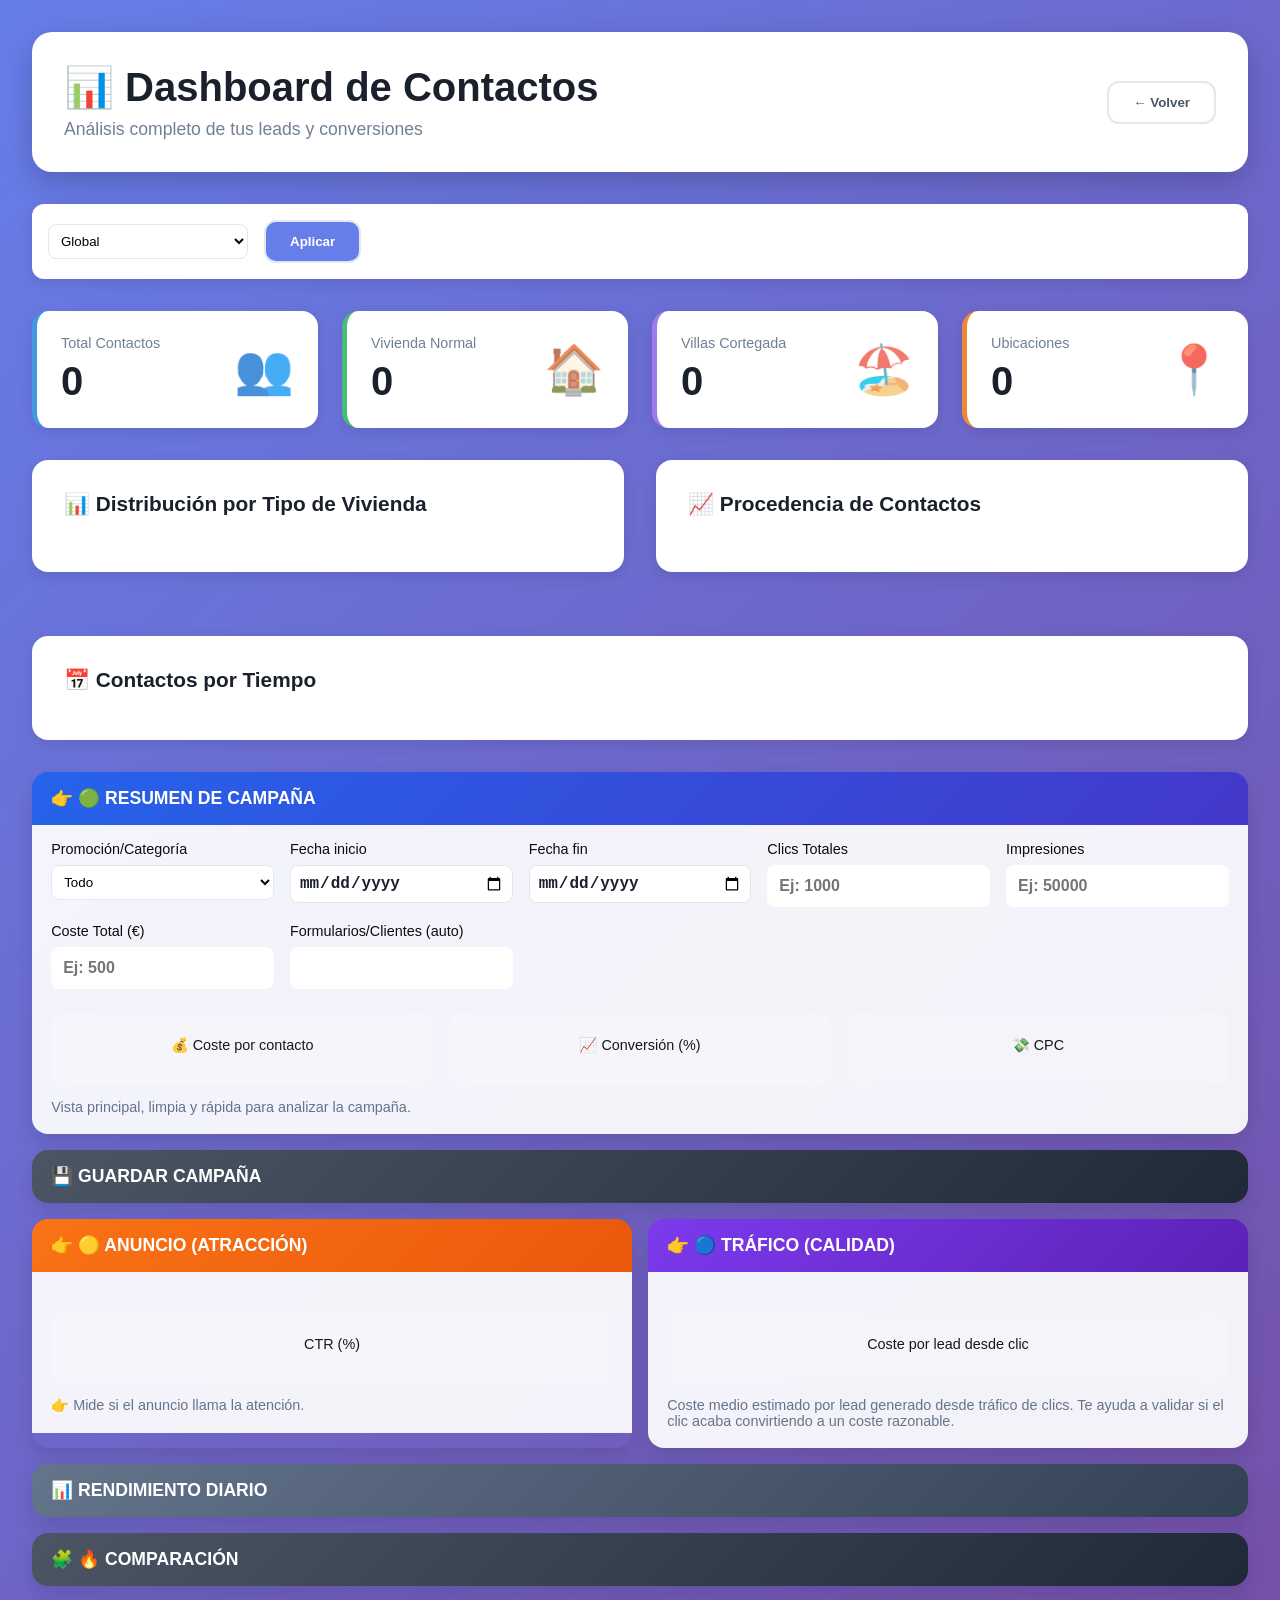
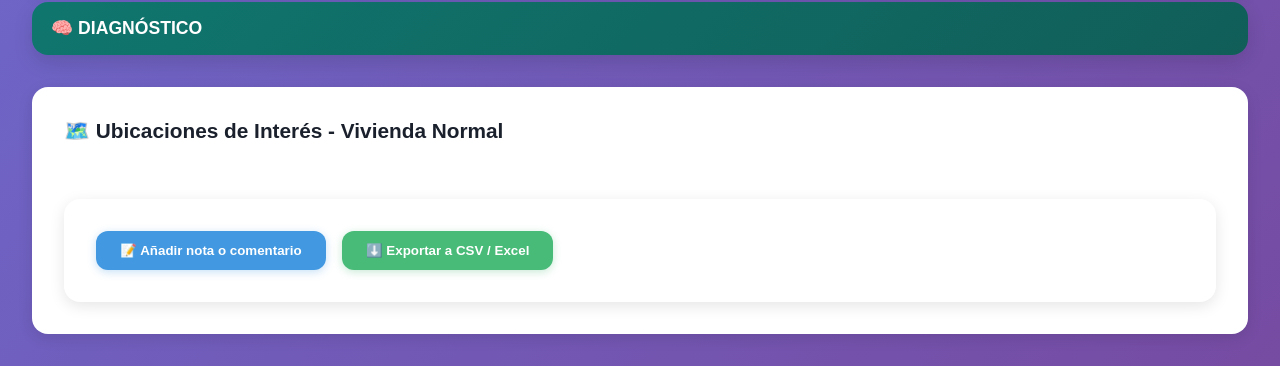
==== dashboard.html @ 358c812c "Add files via upload" ====
<!-- dashboard.html (actualizado con nuevos elementos para filtros y gráfico adicional) -->
<!DOCTYPE html>
<html lang="es">
<head>
  <meta charset="UTF-8">
  <meta name="viewport" content="width=device-width, initial-scale=1.0">
  <title>Dashboard - Análisis de Contactos</title>
  <link rel="stylesheet" href="dashboard.css">  <!-- Renómbralo a style.css si lo prefieres -->
</head>
<body>
  <div class="dashboard-container">
    <!-- Loading -->
    <div id="loading" class="loading-screen">
      <div class="spinner"></div>
      <p>Cargando datos...</p>
    </div>

    <!-- Dashboard Content -->
    <div id="dashboard-content" style="display: none;">
      <!-- Header -->
      <header class="dashboard-header">
        <div>
          <h1>📊 Dashboard de Contactos</h1>
          <p>Análisis completo de tus leads y conversiones</p>
        </div>
        <button onclick="window.close()" class="btn-back">← Volver</button>
      </header>

      <!-- Filtros globales/mensuales/rango (nuevo) -->
      <div class="filter-section" style="background: white; padding: 1rem; border-radius: 12px; margin-bottom: 2rem; display: flex; gap: 1rem; align-items: center; box-shadow: 0 4px 15px rgba(0, 0, 0, 0.1);">
        <select id="filtro-tipo" class="form-select" style="width: 200px;">
          <option value="global">Global</option>
          <option value="mensual">Mensual</option>
          <option value="rango">Rango de fechas</option>
        </select>
        <select id="filtro-mes" style="width: 200px; display: none;">
          <!-- Se poblará dinámicamente -->
        </select>
        <input type="date" id="filtro-inicio" style="display: none;">
        <input type="date" id="filtro-fin" style="display: none;">
        <button id="aplicar-filtro" class="btn-back" style="background: #667eea; color: white;">Aplicar</button>
      </div>

      <!-- KPIs principales -->
      <div class="kpi-grid">
        <div class="kpi-card blue">
          <div class="kpi-content">
            <div>
              <p class="kpi-label">Total Contactos</p>
              <p class="kpi-value" id="kpi-total">0</p>
            </div>
            <div class="kpi-icon">👥</div>
          </div>
        </div>

        <div class="kpi-card green">
          <div class="kpi-content">
            <div>
              <p class="kpi-label">Vivienda Normal</p>
              <p class="kpi-value" id="kpi-normal">0</p>
            </div>
            <div class="kpi-icon">🏠</div>
          </div>
        </div>

        <div class="kpi-card purple">
          <div class="kpi-content">
            <div>
              <p class="kpi-label">Villas Cortegada</p>
              <p class="kpi-value" id="kpi-villas">0</p>
            </div>
            <div class="kpi-icon">🏖️</div>
          </div>
        </div>

        <div class="kpi-card orange">
          <div class="kpi-content">
            <div>
              <p class="kpi-label">Ubicaciones</p>
              <p class="kpi-value" id="kpi-ubicaciones">0</p>
            </div>
            <div class="kpi-icon">📍</div>
          </div>
        </div>
      </div>

  <!-- Gráficos principales (Distribución y Procedencia en grid) -->
<div class="charts-grid">
  <!-- Distribución por tipo -->
  <div class="chart-card">
    <h3>📊 Distribución por Tipo de Vivienda</h3>
    <div id="chart-tipos"></div>
  </div>

  <!-- Procedencia -->
  <div class="chart-card">
    <h3>📈 Procedencia de Contactos</h3>
    <div id="chart-procedencia"></div>
  </div>

  <!-- Contactos por Tiempo (debajo, full width) -->
<!-- Contactos por Tiempo (debajo, full width) -->
<div class="chart-card" style="margin-top: 2rem; grid-column: 1 / 3;">
  <div style="display: flex; justify-content: space-between; align-items: center; margin-bottom: 1rem;">
    <h3 style="margin: 0;">📅 Contactos por Tiempo</h3>
    <div id="periodo-info" style="font-size: 1.1rem; font-weight: 600; color: #667eea;">
      <!-- Se llenará dinámicamente -->
    </div>
  </div>
  <div id="chart-tiempo"></div>
</div>
</div>

<!-- Métricas desplegables -->
<div class="metrics-accordion">
  <details class="metric-block bg-campaign" open>
    <summary>👉 🟢 RESUMEN DE CAMPAÑA</summary>
      <div class="metric-body">
      <div class="embudo-inputs">
        <div class="input-group">
          <label>Promoción/Categoría</label>
          <select id="embudo-categoria" class="form-select">
            <option value="all">Todo</option>
          </select>
        </div>
        <div class="input-group">
          <label>Fecha inicio</label>
          <input type="date" id="input-fecha-inicio">
        </div>
        <div class="input-group">
          <label>Fecha fin</label>
          <input type="date" id="input-fecha-fin">
        </div>
        <div class="input-group">
          <label>Clics Totales</label>
          <input type="number" id="input-clics" placeholder="Ej: 1000">
        </div>
        <div class="input-group">
          <label>Impresiones</label>
          <input type="number" id="input-impresiones" placeholder="Ej: 50000">
        </div>
        <div class="input-group">
          <label>Coste Total (€)</label>
          <input type="number" step="0.01" id="input-coste" placeholder="Ej: 500">
        </div>
        <div class="input-group">
          <label>Formularios/Clientes (auto)</label>
          <input type="number" id="input-formularios" readonly>
        </div>
      </div>
      <div class="embudo-resultados">
        <div class="embudo-metric"><p class="embudo-label">💰 Coste por contacto</p><p class="embudo-value" id="res-cpl"></p></div>
        <div class="embudo-metric"><p class="embudo-label">📈 Conversión (%)</p><p class="embudo-value" id="res-conv"></p></div>
        <div class="embudo-metric"><p class="embudo-label">💸 CPC</p><p class="embudo-value" id="res-cpc"></p></div>
      </div>
      <p class="metric-help">Vista principal, limpia y rápida para analizar la campaña.</p>
    </div>
  </details>

  <details class="metric-block bg-compare">
    <summary>💾 GUARDAR CAMPAÑA</summary>
    <div class="metric-body">
      <div class="embudo-inputs">
        <div class="input-group"><label>Nombre campaña</label><input type="text" id="camp-nombre" placeholder="Ej: Meta Abril"></div>
      </div>
      <button id="btn-guardar-campania" class="metric-btn">Guardar en histórico</button>
      <p class="metric-help">Usa exactamente los datos ya calculados en 🟢 RESUMEN DE CAMPAÑA (fechas, clics, impresiones, coste y formularios).</p>
      <p class="metric-help" id="guardar-campania-msg"></p>
    </div>
  </details>

  <div class="metric-row-two">
    <details class="metric-block bg-attraction" open>
      <summary>👉 🟡 ANUNCIO (ATRACCIÓN)</summary>
      <div class="metric-body">
        <div class="embudo-resultados">
          <div class="embudo-metric"><p class="embudo-label">CTR (%)</p><p class="embudo-value" id="res-ctr"></p></div>
        </div>
        <p class="metric-help">👉 Mide si el anuncio llama la atención.</p>
      </div>
    </details>

    <details class="metric-block bg-quality" open>
      <summary>👉 🔵 TRÁFICO (CALIDAD)</summary>
      <div class="metric-body">
        <div class="embudo-resultados">
          <div class="embudo-metric"><p class="embudo-label">Coste por lead desde clic</p><p class="embudo-value" id="res-coste-lead-click"></p></div>
        </div>
        <p class="metric-help">Coste medio estimado por lead generado desde tráfico de clics. Te ayuda a validar si el clic acaba convirtiendo a un coste razonable.</p>
      </div>
    </details>
  </div>

  <details class="metric-block bg-advanced">
    <summary>📊 RENDIMIENTO DIARIO</summary>
    <div class="metric-body">
      <div class="embudo-resultados">
        <div class="embudo-metric"><p class="embudo-label">Clics por día</p><p class="embudo-value" id="res-dia-clics"></p></div>
        <div class="embudo-metric"><p class="embudo-label">Impresiones por día</p><p class="embudo-value" id="res-dia-impresiones"></p></div>
        <div class="embudo-metric"><p class="embudo-label">Coste por día</p><p class="embudo-value" id="res-dia-coste"></p></div>
        <div class="embudo-metric"><p class="embudo-label">Leads por día</p><p class="embudo-value" id="res-dia-leads"></p></div>
      </div>
    </div>
  </details>

  <details class="metric-block bg-compare">
    <summary>🧩 🔥 COMPARACIÓN</summary>
    <div class="metric-body">
      <table id="tabla-comparacion" class="tabla-comparacion">
        <thead><tr><th>Campaña</th><th>Inicio</th><th>Fin</th><th>Clics</th><th>Impresiones</th><th>Coste</th><th>Clientes</th><th>CPL</th></tr></thead>
        <tbody></tbody>
      </table>
      <p class="metric-help">Campañas guardadas y ordenadas por CPL (mejor → peor).</p>
      <p class="metric-help" id="comparacion-resumen"></p>
    </div>
  </details>

  <details class="metric-block bg-diagnostic">
    <summary>🧠 DIAGNÓSTICO</summary>
    <div class="metric-body">
      <div class="diagnostic-grid" id="diagnostic-grid">
        <div class="diag-item"><p class="embudo-label">CTR</p><p class="embudo-value" id="diag-ctr"></p></div>
        <div class="diag-item"><p class="embudo-label">Conversión</p><p class="embudo-value" id="diag-conv"></p></div>
        <div class="diag-item"><p class="embudo-label">CPC</p><p class="embudo-value" id="diag-cpc"></p></div>
        <div class="diag-item"><p class="embudo-label">CPL</p><p class="embudo-value" id="diag-cpl"></p></div>
        <div class="diag-item"><p class="embudo-label">Calidad</p><p class="embudo-value" id="diag-calidad"></p></div>
        <div class="diag-item"><p class="embudo-label">Embudo combinado</p><p class="embudo-value" id="diag-combinado"></p></div>
      </div>
    </div>
  </details>
</div>

      <!-- Mapa de ubicaciones (simulado con cards, como ya estaba; para interactivo real, usa iframe de Google Maps si necesitas, pero sin frameworks) -->
      <div class="chart-card">
        <h3>🗺️ Ubicaciones de Interés - Vivienda Normal</h3>
        <div id="mapa-ubicaciones" class="mapa-grid"></div>
        <!-- Opcional: Iframe simulado de Google Maps (reemplaza con tu embed si quieres marcadores dinámicos) -->
        <!-- <iframe src="https://www.google.com/maps/embed?pb=..." width="100%" height="300" style="border:0; margin-top: 1rem;" allowfullscreen="" loading="lazy"></iframe> -->
		<!-- Notas y Exportación -->
      <div class="notas-export-section" style="background: white; padding: 2rem; border-radius: 16px; box-shadow: 0 4px 15px rgba(0, 0, 0, 0.1); margin-top: 2rem;">
        <div style="display: flex; gap: 1rem; align-items: flex-start; flex-wrap: wrap;">
          <button id="btn-toggle-nota" class="btn-nota">📝 Añadir nota o comentario</button>
          <button id="btn-exportar" class="btn-exportar">⬇️ Exportar a CSV / Excel</button>
        </div>
        <div id="nota-container" style="display: none; margin-top: 1.5rem;">
          <textarea id="nota-texto" placeholder="Escribe tu nota o comentario aquí..." style="width: 100%; min-height: 120px; padding: 1rem; border: 2px solid #e2e8f0; border-radius: 12px; font-family: inherit; font-size: 1rem; resize: vertical;"></textarea>
        </div>
      </div>
      </div>
	  

    </div>
  </div>

  <script src="categoria-system.js"></script>
<script src="dashboard.js"></script>  <!-- Renómbralo a script.js si lo prefieres -->
</body>
</html>
---- dashboard.css ----
/* dashboard.css (style.css) - Ya estaba completo, agrego estilos para nuevos elementos */
* {
  margin: 0;
  padding: 0;
  box-sizing: border-box;
}

body {
  font-family: 'Segoe UI', Tahoma, Geneva, Verdana, sans-serif;
  background: linear-gradient(135deg, #667eea 0%, #764ba2 100%);
  min-height: 100vh;
  padding: 2rem;
}

.dashboard-container {
  max-width: 1400px;
  margin: 0 auto;
}

/* Loading Screen */
.loading-screen {
  display: flex;
  flex-direction: column;
  align-items: center;
  justify-content: center;
  min-height: 80vh;
  color: white;
}

.spinner {
  border: 4px solid rgba(255, 255, 255, 0.3);
  border-radius: 50%;
  border-top: 4px solid white;
  width: 60px;
  height: 60px;
  animation: spin 1s linear infinite;
  margin-bottom: 1rem;
}

@keyframes spin {
  0% { transform: rotate(0deg); }
  100% { transform: rotate(360deg); }
}

/* Header */
.dashboard-header {
  display: flex;
  justify-content: space-between;
  align-items: center;
  background: white;
  padding: 2rem;
  border-radius: 20px;
  box-shadow: 0 10px 30px rgba(0, 0, 0, 0.2);
  margin-bottom: 2rem;
  animation: slideDown 0.5s ease;
}

@keyframes slideDown {
  from {
    opacity: 0;
    transform: translateY(-20px);
  }
  to {
    opacity: 1;
    transform: translateY(0);
  }
}

.dashboard-header h1 {
  font-size: 2.5rem;
  color: #1a202c;
  margin-bottom: 0.5rem;
}

.dashboard-header p {
  color: #718096;
  font-size: 1.1rem;
}

.btn-back {
  background: white;
  border: 2px solid #e2e8f0;
  padding: 0.75rem 1.5rem;
  border-radius: 12px;
  font-weight: 600;
  cursor: pointer;
  transition: all 0.3s ease;
  color: #4a5568;
}

.btn-back:hover {
  background: #f7fafc;
  transform: translateY(-2px);
  box-shadow: 0 4px 12px rgba(0, 0, 0, 0.1);
}

/* KPI Grid */
.kpi-grid {
  display: grid;
  grid-template-columns: repeat(auto-fit, minmax(250px, 1fr));
  gap: 1.5rem;
  margin-bottom: 2rem;
}

.kpi-card {
  background: white;
  padding: 1.5rem;
  border-radius: 16px;
  box-shadow: 0 4px 15px rgba(0, 0, 0, 0.1);
  transition: all 0.3s ease;
  animation: fadeIn 0.5s ease;
  border-left: 5px solid;
}

@keyframes fadeIn {
  from {
    opacity: 0;
    transform: scale(0.95);
  }
  to {
    opacity: 1;
    transform: scale(1);
  }
}

.kpi-card:hover {
  transform: translateY(-5px);
  box-shadow: 0 8px 25px rgba(0, 0, 0, 0.15);
}

.kpi-card.blue { border-left-color: #4299e1; }
.kpi-card.green { border-left-color: #48bb78; }
.kpi-card.purple { border-left-color: #9f7aea; }
.kpi-card.orange { border-left-color: #ed8936; }

.kpi-content {
  display: flex;
  justify-content: space-between;
  align-items: center;
}

.kpi-label {
  color: #718096;
  font-size: 0.9rem;
  font-weight: 500;
  margin-bottom: 0.5rem;
}

.kpi-value {
  font-size: 2.5rem;
  font-weight: bold;
  color: #1a202c;
}

.kpi-icon {
  font-size: 3rem;
  opacity: 0.8;
}

/* Charts Grid */
.charts-grid {
  display: grid;
  grid-template-columns: repeat(auto-fit, minmax(400px, 1fr));
  gap: 2rem;
  margin-bottom: 2rem;
}

.chart-card {
  background: white;
  padding: 2rem;
  border-radius: 16px;
  box-shadow: 0 4px 15px rgba(0, 0, 0, 0.1);
  animation: fadeIn 0.7s ease;
}

.chart-card h3 {
  color: #1a202c;
  font-size: 1.3rem;
  margin-bottom: 1.5rem;
  display: flex;
  align-items: center;
  gap: 0.5rem;
}

/* Barras de progreso */
.progress-item {
  margin-bottom: 1.5rem;
}

.progress-header {
  display: flex;
  justify-content: space-between;
  margin-bottom: 0.5rem;
  font-weight: 600;
}

.progress-bar-container {
  width: 100%;
  height: 30px;
  background: #e2e8f0;
  border-radius: 15px;
  overflow: hidden;
  position: relative;
}

.progress-bar {
  height: 100%;
  border-radius: 15px;
  transition: width 1s ease;
  display: flex;
  align-items: center;
  justify-content: flex-end;
  padding-right: 1rem;
  color: white;
  font-weight: bold;
  font-size: 0.9rem;
}

.progress-bar.green {
  background: linear-gradient(90deg, #48bb78, #38a169);
}

.progress-bar.purple {
  background: linear-gradient(90deg, #9f7aea, #805ad5);
}

.progress-bar.blue {
  background: linear-gradient(90deg, #4299e1, #3182ce);
}

.progress-bar.orange {
  background: linear-gradient(90deg, #ed8936, #dd6b20);
}

.progress-bar.pink {
  background: linear-gradient(90deg, #ed64a6, #d53f8c);
}

.progress-bar.indigo {
  background: linear-gradient(90deg, #667eea, #5a67d8);
}

/* Embudo de Conversión */
/* Embudo de Conversión */
.embudo-card {
  background: linear-gradient(135deg, #667eea 0%, #764ba2 100%);
  padding: 2rem;
  border-radius: 16px;
  box-shadow: 0 10px 30px rgba(0, 0, 0, 0.2);
  color: white;
  margin-bottom: 2rem;
  margin-top: 3rem; /* Added to separate from Contactos por Tiempo */
  animation: fadeIn 0.9s ease;
}

.metrics-accordion {
  display: grid;
  gap: 1rem;
  margin: 2rem 0;
}

.metric-block {
  border-radius: 16px;
  overflow: hidden;
  box-shadow: 0 8px 20px rgba(0, 0, 0, 0.12);
}

.metric-row-two {
  display: grid;
  grid-template-columns: 1fr 1fr;
  gap: 1rem;
}

.metric-block > summary {
  cursor: pointer;
  list-style: none;
  padding: 1rem 1.2rem;
  font-size: 1.1rem;
  font-weight: 700;
  color: #fff;
}
.metric-block > summary::-webkit-details-marker { display: none; }
.metric-body {
  background: rgba(255,255,255,0.92);
  padding: 1rem 1.2rem 1.2rem;
}
.metric-btn {
  background: #ffffff;
  border: 2px solid #e2e8f0;
  padding: 0.65rem 1.1rem;
  border-radius: 12px;
  font-weight: 600;
  cursor: pointer;
  color: #334155;
  margin-top: 0.5rem;
}
.metric-btn.secondary {
  background: #f8fafc;
  margin-top: 1rem;
}
.metric-btn.loading {
  position: relative;
  pointer-events: none;
  opacity: 0.8;
}
.metric-btn.loading::after {
  content: '';
  width: 14px;
  height: 14px;
  border: 2px solid #cbd5e1;
  border-top-color: #334155;
  border-radius: 50%;
  display: inline-block;
  margin-left: 8px;
  vertical-align: middle;
  animation: spinLoader 0.8s linear infinite;
}
@keyframes spinLoader {
  to { transform: rotate(360deg); }
}
.metric-help {
  margin-top: 0.8rem;
  color: #64748b;
  font-size: 0.9rem;
}

.bg-campaign > summary { background: linear-gradient(135deg, #2563eb, #4338ca); }
.bg-attraction > summary { background: linear-gradient(135deg, #f97316, #ea580c); }
.bg-quality > summary { background: linear-gradient(135deg, #7c3aed, #5b21b6); }
.bg-profit > summary { background: linear-gradient(135deg, #16a34a, #15803d); }
.bg-instagram > summary { background: linear-gradient(135deg, #ec4899, #db2777); }
.bg-google > summary { background: linear-gradient(135deg, #0ea5e9, #0284c7); }
.bg-compare > summary { background: linear-gradient(135deg, #4b5563, #1f2937); }
.bg-advanced > summary { background: linear-gradient(135deg, #64748b, #334155); }
.bg-diagnostic > summary { background: linear-gradient(135deg, #0f766e, #115e59); }

.metric-subblock {
  border: 1px solid #dbeafe;
  border-radius: 10px;
  margin-bottom: 0.7rem;
  background: #fff;
}
.metric-subblock > summary {
  cursor: pointer;
  padding: 0.75rem 0.9rem;
  font-weight: 600;
  color: #1e293b;
}
.metric-subblock .embudo-resultados {
  padding: 0 0.9rem 0.9rem;
  margin-top: 0.4rem;
}

.tabla-comparacion {
  width: 100%;
  border-collapse: collapse;
}
.tabla-comparacion th, .tabla-comparacion td {
  border: 1px solid #e2e8f0;
  padding: 0.5rem;
}
.tabla-comparacion input {
  width: 100%;
  border: 1px solid #cbd5e1;
  border-radius: 8px;
  padding: 0.4rem;
}

.embudo-value.unavailable {
  color: #9CA3AF;
}

.embudo-metric.metric-disabled {
  opacity: 0.75;
  background: #f8fafc;
  border: 1px dashed #d1d5db;
}

.embudo-card h3 {
  font-size: 1.8rem;
  margin-bottom: 1.5rem;
}

.embudo-inputs {
  display: grid;
  grid-template-columns: repeat(auto-fit, minmax(200px, 1fr));
  gap: 1rem;
  margin-bottom: 1.5rem;
}

.input-group {
  display: flex;
  flex-direction: column;
}

.input-group label {
  font-size: 0.9rem;
  margin-bottom: 0.5rem;
  font-weight: 500;
  opacity: 0.95;
}

.input-group input {
  padding: 0.75rem;
  border: none;
  border-radius: 8px;
  font-size: 1rem;
  font-weight: 600;
  color: #1a202c;
}

.embudo-resultados {
  display: grid;
  grid-template-columns: repeat(auto-fit, minmax(150px, 1fr));
  gap: 1rem;
  margin-top: 1.5rem;
}

.embudo-metric {
  background: rgba(255, 255, 255, 0.2);
  backdrop-filter: blur(10px);
  padding: 1.5rem;
  border-radius: 12px;
  text-align: center;
}

.embudo-label {
  font-size: 0.9rem;
  opacity: 0.9;
  margin-bottom: 0.5rem;
}

.embudo-value {
  font-size: 2rem;
  font-weight: bold;
}

.diagnostic-grid {
  display: grid;
  grid-template-columns: repeat(2, minmax(0, 1fr));
  gap: 0.9rem;
}

.diag-item {
  background: #ffffff;
  border: 1px solid #e2e8f0;
  border-radius: 10px;
  padding: 0.9rem;
}

.diag-item .embudo-value {
  font-size: 1rem;
  font-weight: 600;
  color: #334155;
}

/* Mapa de ubicaciones */
.mapa-grid {
  display: grid;
  grid-template-columns: repeat(auto-fill, minmax(200px, 1fr));
  gap: 1rem;
}

.ubicacion-card {
  background: linear-gradient(135deg, #e0f2fe 0%, #ddd6fe 100%);
  padding: 1rem;
  border-radius: 12px;
  border: 2px solid #bfdbfe;
  transition: all 0.3s ease;
  position: relative;
  overflow: hidden;
}

.ubicacion-card::before {
  content: '';
  position: absolute;
  top: 0;
  left: 0;
  width: 100%;
  height: 4px;
  background: linear-gradient(90deg, #667eea, #764ba2);
}

.ubicacion-card:hover {
  transform: translateY(-3px);
  box-shadow: 0 6px 20px rgba(102, 126, 234, 0.3);
}

.ubicacion-header {
  display: flex;
  justify-content: space-between;
  align-items: center;
  margin-bottom: 0.5rem;
}

.ubicacion-icon {
  font-size: 1.5rem;
}

.ubicacion-badge {
  background: #667eea;
  color: white;
  padding: 0.25rem 0.75rem;
  border-radius: 20px;
  font-weight: bold;
  font-size: 0.85rem;
}

.ubicacion-nombre {
  color: #1a202c;
  font-weight: 600;
  font-size: 0.95rem;
  white-space: nowrap;
  overflow: hidden;
  text-overflow: ellipsis;
}

/* Responsive */
@media (max-width: 768px) {
  body {
    padding: 1rem;
  }

  .dashboard-header {
    flex-direction: column;
    gap: 1rem;
    text-align: center;
  }

  .dashboard-header h1 {
    font-size: 1.8rem;
  }

  .charts-grid {
    grid-template-columns: 1fr;
  }

  .kpi-grid {
    grid-template-columns: 1fr;
  }

  .embudo-inputs {
    grid-template-columns: 1fr;
  }
  .metric-row-two, .diagnostic-grid {
    grid-template-columns: 1fr;
  }

  .mapa-grid {
    grid-template-columns: repeat(auto-fill, minmax(150px, 1fr));
  }
}

/* Estilos adicionales para filtros */
.form-select, input[type="date"] {
  padding: 0.5rem;
  border: 1px solid #e2e8f0;
  border-radius: 8px;
  background: white;
}

/* dashboard.css - Estilos adicionales para ubicaciones collapsible y tooltips */
.ubicacion-prov {
  background: white;
  border-radius: 8px;
  margin-bottom: 0.5rem;
  box-shadow: 0 2px 4px rgba(0,0,0,0.1);
}

.ubicacion-prov summary {
  padding: 0.75rem;
  cursor: pointer;
  display: flex;
  align-items: center;
  gap: 0.5rem;
}

.ubicacion-prov summary::-webkit-details-marker {
  display: none;
}

.ubicacion-prov summary:before {
  content: '▶';
  font-size: 0.8rem;
}

.ubicacion-prov[open] summary:before {
  content: '▼';
}

.ubicacion-prov ul li {
  padding: 0.25rem 0;
  border-top: 1px solid #eee;
}

.btn-nota {
  background: #4299e1;
  color: white;
  border: none;
  padding: 0.75rem 1.5rem;
  border-radius: 12px;
  font-weight: 600;
  cursor: pointer;
  transition: all 0.3s ease;
  box-shadow: 0 2px 8px rgba(66, 153, 225, 0.3);
}

.btn-nota:hover {
  background: #3182ce;
  transform: translateY(-2px);
  box-shadow: 0 4px 12px rgba(66, 153, 225, 0.4);
}

.btn-exportar {
  background: #48bb78;
  color: white;
  border: none;
  padding: 0.75rem 1.5rem;
  border-radius: 12px;
  font-weight: 600;
  cursor: pointer;
  transition: all 0.3s ease;
  box-shadow: 0 2px 8px rgba(72, 187, 120, 0.3);
}

.btn-exportar:hover {
  background: #38a169;
  transform: translateY(-2px);
  box-shadow: 0 4px 12px rgba(72, 187, 120, 0.4);
}

#nota-container {
  animation: slideDown 0.3s ease;
}

.btn-nota {
  background: #4299e1;
  color: white;
  border: none;
  padding: 0.75rem 1.5rem;
  border-radius: 12px;
  font-weight: 600;
  cursor: pointer;
  transition: all 0.3s ease;
  box-shadow: 0 2px 8px rgba(66, 153, 225, 0.3);
}

.btn-nota:hover {
  background: #3182ce;
  transform: translateY(-2px);
  box-shadow: 0 4px 12px rgba(66, 153, 225, 0.4);
}

.btn-exportar {
  background: #48bb78;
  color: white;
  border: none;
  padding: 0.75rem 1.5rem;
  border-radius: 12px;
  font-weight: 600;
  cursor: pointer;
  transition: all 0.3s ease;
  box-shadow: 0 2px 8px rgba(72, 187, 120, 0.3);
}

.btn-exportar:hover {
  background: #38a169;
  transform: translateY(-2px);
  box-shadow: 0 4px 12px rgba(72, 187, 120, 0.4);
}

#nota-container {
  animation: slideDown 0.3s ease;
}
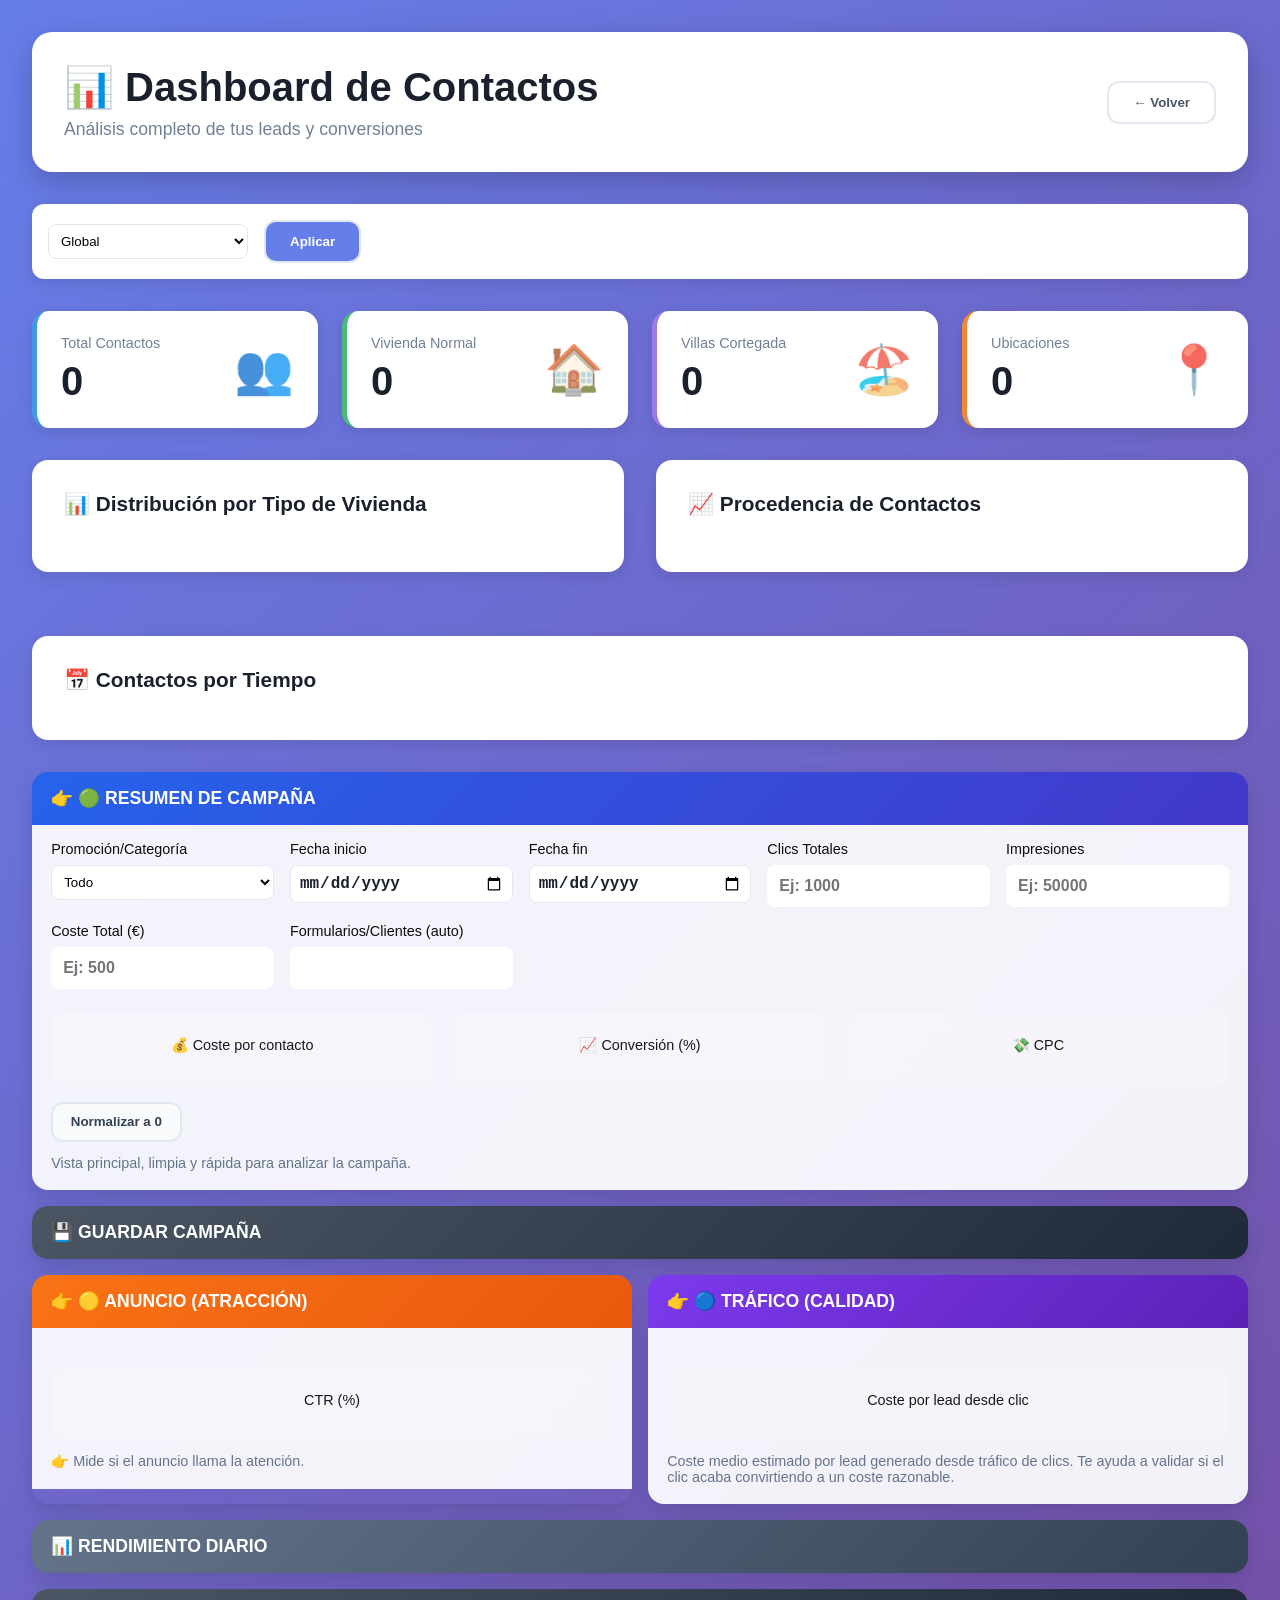
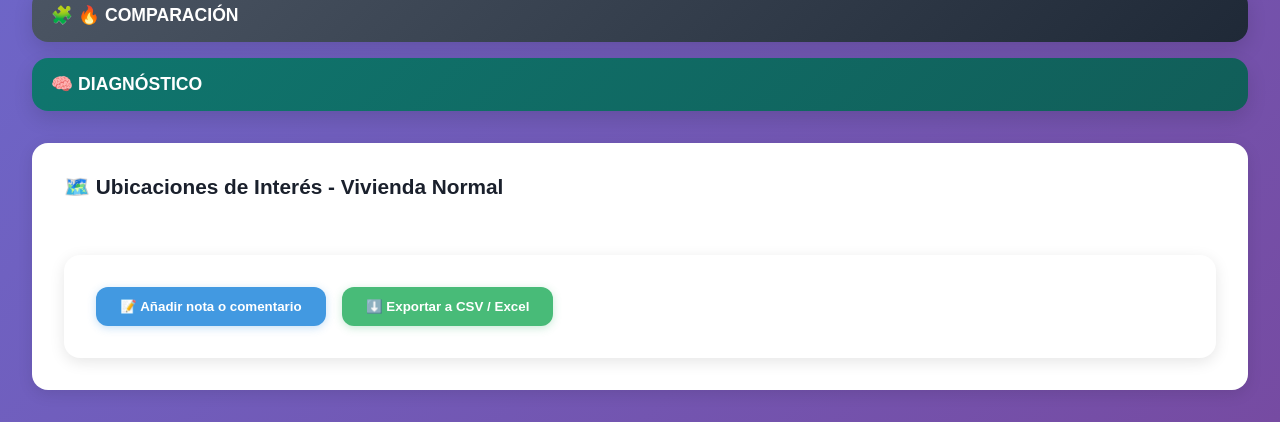
==== commit f9c9c2fc: "Abre bloques al seleccionar campaña y añade reset de resumen" ====
--- a/dashboard.html
+++ b/dashboard.html
@@ -113,8 +113,8 @@
 
 <!-- Métricas desplegables -->
 <div class="metrics-accordion">
-  <details class="metric-block bg-campaign" open>
-    <summary>👉 🟢 RESUMEN DE CAMPAÑA</summary>
+  <details id="detalle-resumen" class="metric-block bg-campaign" open>
+    <summary>👉 🟢 RESUMEN DE CAMPAÑA <span id="resumen-campania-nombre" style="font-weight:600; margin-left:8px;"></span></summary>
       <div class="metric-body">
       <div class="embudo-inputs">
         <div class="input-group">
@@ -153,11 +153,12 @@
         <div class="embudo-metric"><p class="embudo-label">📈 Conversión (%)</p><p class="embudo-value" id="res-conv"></p></div>
         <div class="embudo-metric"><p class="embudo-label">💸 CPC</p><p class="embudo-value" id="res-cpc"></p></div>
       </div>
+      <button id="btn-reset-resumen" class="metric-btn secondary" type="button">Normalizar a 0</button>
       <p class="metric-help">Vista principal, limpia y rápida para analizar la campaña.</p>
     </div>
   </details>
 
-  <details class="metric-block bg-compare">
+  <details id="detalle-guardar" class="metric-block bg-compare">
     <summary>💾 GUARDAR CAMPAÑA</summary>
     <div class="metric-body">
       <div class="embudo-inputs">
@@ -170,7 +171,7 @@
   </details>
 
   <div class="metric-row-two">
-    <details class="metric-block bg-attraction" open>
+    <details id="detalle-anuncio" class="metric-block bg-attraction" open>
       <summary>👉 🟡 ANUNCIO (ATRACCIÓN)</summary>
       <div class="metric-body">
         <div class="embudo-resultados">
@@ -180,7 +181,7 @@
       </div>
     </details>
 
-    <details class="metric-block bg-quality" open>
+    <details id="detalle-trafico" class="metric-block bg-quality" open>
       <summary>👉 🔵 TRÁFICO (CALIDAD)</summary>
       <div class="metric-body">
         <div class="embudo-resultados">
@@ -191,7 +192,7 @@
     </details>
   </div>
 
-  <details class="metric-block bg-advanced">
+  <details id="detalle-rendimiento" class="metric-block bg-advanced">
     <summary>📊 RENDIMIENTO DIARIO</summary>
     <div class="metric-body">
       <div class="embudo-resultados">
@@ -203,11 +204,11 @@
     </div>
   </details>
 
-  <details class="metric-block bg-compare">
+  <details id="detalle-comparacion" class="metric-block bg-compare">
     <summary>🧩 🔥 COMPARACIÓN</summary>
     <div class="metric-body">
       <table id="tabla-comparacion" class="tabla-comparacion">
-        <thead><tr><th>Campaña</th><th>Inicio</th><th>Fin</th><th>Clics</th><th>Impresiones</th><th>Coste</th><th>Clientes</th><th>CPL</th></tr></thead>
+        <thead><tr><th>Campaña</th><th>Inicio</th><th>Fin</th><th>Clics</th><th>Impresiones</th><th>Coste</th><th>Clientes</th><th>CPL</th><th>⚙️</th></tr></thead>
         <tbody></tbody>
       </table>
       <p class="metric-help">Campañas guardadas y ordenadas por CPL (mejor → peor).</p>
@@ -215,7 +216,7 @@
     </div>
   </details>
 
-  <details class="metric-block bg-diagnostic">
+  <details id="detalle-diagnostico" class="metric-block bg-diagnostic">
     <summary>🧠 DIAGNÓSTICO</summary>
     <div class="metric-body">
       <div class="diagnostic-grid" id="diagnostic-grid">
@@ -255,4 +256,4 @@
   <script src="categoria-system.js"></script>
 <script src="dashboard.js"></script>  <!-- Renómbralo a script.js si lo prefieres -->
 </body>
-</html>+</html>
--- a/dashboard.css
+++ b/dashboard.css
@@ -365,6 +365,70 @@
   border-radius: 8px;
   padding: 0.4rem;
 }
+.campaign-actions-cell {
+  width: 72px;
+  text-align: center;
+  position: relative;
+}
+.campaign-settings-btn {
+  border: 0;
+  background: transparent;
+  color: #64748b;
+  font-size: 1rem;
+  cursor: pointer;
+  padding: 0.15rem 0.35rem;
+  border-radius: 6px;
+}
+.campaign-settings-btn:hover {
+  background: #f1f5f9;
+  color: #1e293b;
+}
+.campaign-settings-menu {
+  position: absolute;
+  right: 6px;
+  top: 30px;
+  min-width: 150px;
+  background: #fff;
+  border: 1px solid #e2e8f0;
+  border-radius: 10px;
+  box-shadow: 0 8px 18px rgba(15, 23, 42, 0.12);
+  z-index: 8;
+  padding: 0.25rem;
+}
+.campaign-settings-menu button {
+  width: 100%;
+  text-align: left;
+  border: 0;
+  background: transparent;
+  color: #334155;
+  padding: 0.45rem 0.55rem;
+  border-radius: 7px;
+  cursor: pointer;
+  font-size: 0.85rem;
+}
+.campaign-settings-menu button:hover {
+  background: #f8fafc;
+}
+.campaign-inline-btn {
+  border: 1px solid #cbd5e1;
+  background: #fff;
+  border-radius: 8px;
+  cursor: pointer;
+  padding: 0.28rem 0.45rem;
+  font-size: 0.75rem;
+  color: #334155;
+  white-space: nowrap;
+}
+.campaign-inline-btn.secondary {
+  background: #f8fafc;
+}
+.editing-actions {
+  display: flex;
+  flex-wrap: wrap;
+  gap: 0.35rem;
+  justify-content: center;
+  min-width: 92px;
+}
 
 .embudo-value.unavailable {
   color: #9CA3AF;
@@ -671,4 +735,4 @@
 
 #nota-container {
   animation: slideDown 0.3s ease;
-}+}
